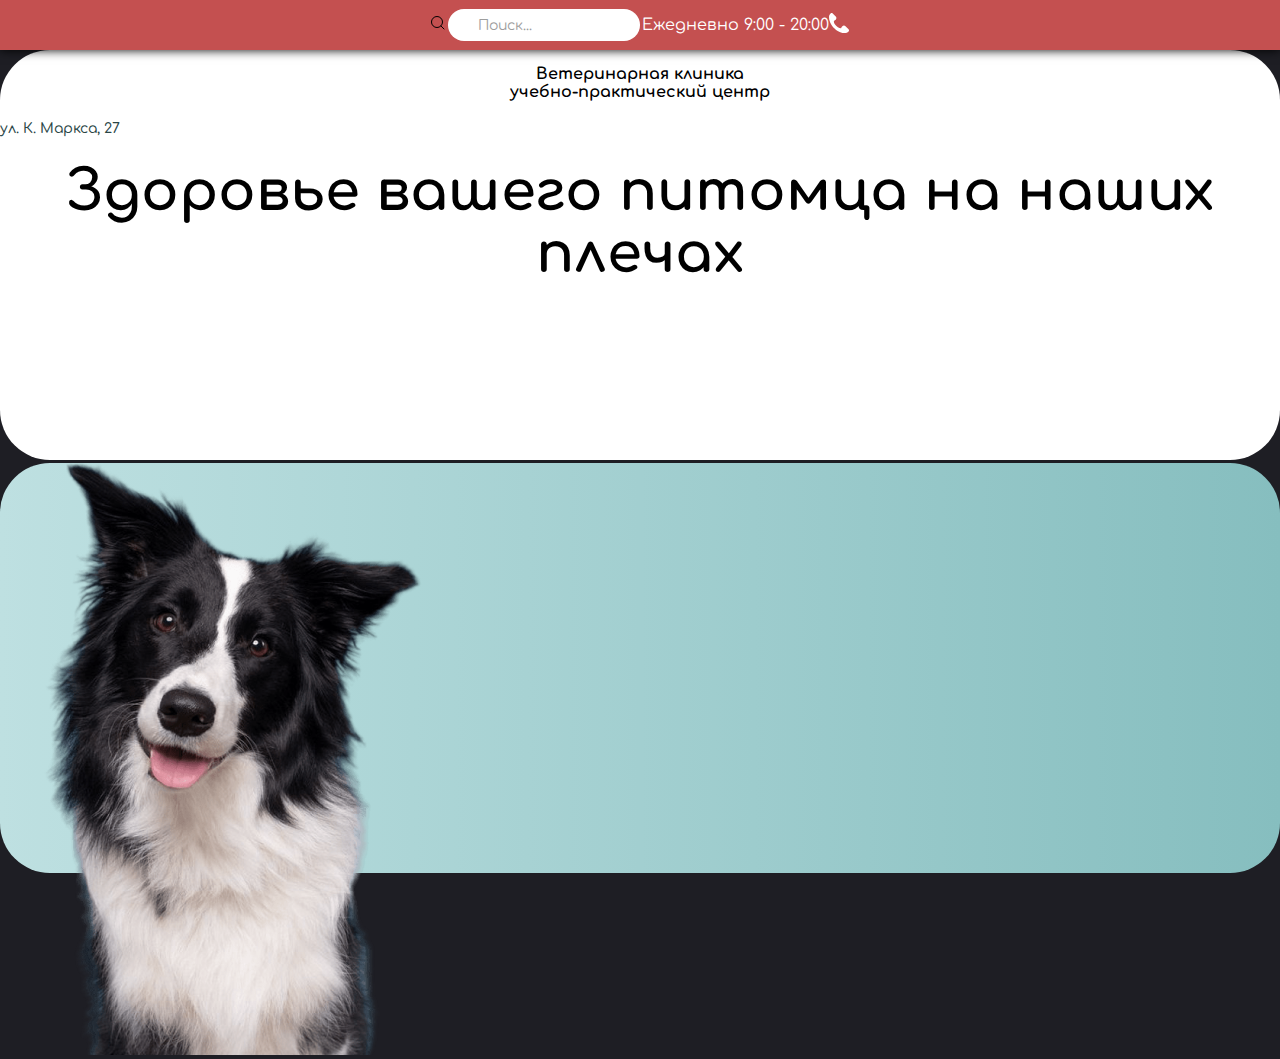
==== index.html @ 35eb850c "Add files via upload" ====
<!DOCTYPE html>
<html lang="en">
<head>
    <link rel="stylesheet" href="style.css">
    <meta charset="UTF-8">
    <link rel="preconnect" href="https://fonts.googleapis.com">
<link rel="preconnect" href="https://fonts.gstatic.com" crossorigin>
<link href="https://fonts.googleapis.com/css2?family=Comfortaa:wght@300;400;500;600;700&display=swap" rel="stylesheet">
<link rel="favicon" href="" type="image/svg+xml">    
<link rel="favicon" href="img/logo.svg" type="image/svg+xml">    
<meta name="viewport" content="width=device-width, initial-scale=1.0">
    <title>Усы, лапы, хвост</title>
</head>


<body>
    
    <div class="navbar" >

        <div class="search-box"> <!--поиск -->
            <a href="#" class="search-btn"><img src="img/search.svg"></img></a>
            <input type="text"  class="search-txt" placeholder="Поиск...">
        </div>

        <div class="rightnavbar">
            <div class="timesheet">
                Ежедневно 9:00 - 20:00
            </div>
        </div>

        <div class="phone">
            <img src="img/phone1.svg"></img>
        </div>

        </div>

    </div>

    <div class="first-cont">
        <div class="text-nav">
                   
            <div class="text-cent">Ветеринарная клиника<br>
            учебно-практический центр<br>
        </div>
            <a href="onas.html" class="adresfirst">ул. К. Маркса, 27</a>
            </div>
            <div class="textslogan">Здоровье вашего питомца на наших плечах</div>

    <div class="second-cont">
        <div class="firstslide">
            <div class="imgfir">
                
            </div>
            
        </div>
        <div class="imgfirstdog">
            <img src="img/dog1slide.png" alt="dog1">
        </div>
        <div class="secondslide">

        </div>
    </div>    
    </div>
</body>
</html>
---- style.css ----
body{
    font-family: 'Comfortaa', cursive;
    background-color: #1E1E24;
    width: 100%;
    margin: 0;
    padding: 0;
}

.navbar{
    width: 100%;
    position: sticky;
    background: rgb(196, 80, 80);
    height: 50px;
    text-align: center;
    justify-content: center;
    align-items: center;
    display: flex;
    vertical-align: baseline;
    box-shadow: 0 0 10px 0 black;
}
input[type=text]::placeholder {
	font-size: 14px;
	color: rgb(158, 158, 158);
    
}
.search-btn{
    left:10px;
}
input{
    
    width: 160px;
    border: none;
    height: 30px;
    
    border-radius: 40px;
    padding-left: 30px;
    position: relative;
    left:-2px;
    outline: 0 ;
}
button{
    border: none;
    background-color: none;
   
}
::placeholder {
    color: #fa0000; /* цвет текста */
    font-family: 'Comfortaa', cursive; /* шрифт */
    font-size: 14px; /* размер шрифта */
  }
  .search-txt:focus {
    
  }

.search-btn{
    z-index: 3;
    justify-content: center;
    align-items: center;
    color:rgb(128, 39, 39);
    left: 2px;
}
.rightnavbar{
    color: white;
    
    display: flex;
     
}
.textslogan{
    
    padding-top: 20px;
    text-align: center;
    font-size: 56px;
    font-weight: 700;

}
.first-cont{
    position: static;
    right: 30px;
    margin-top: 0px;
    background-color: white;
    border-radius: 50px;
    height: 410px;

}

.text-cent{
    /* margin-top: 150px; */
    padding: 15px;
    /* line-height: 50%; */
    color:black;
    /* box-sizing:content-box; */
    text-align: center;
    font-weight: 700;
}

.adresfirst{
text-align: center!important;
font-family: 'Comfortaa';
font-weight: 500;
font-size: 14px;
line-height: 25px;

text-decoration: none;
cursor: pointer;
/* identical to box height, or 179% */

color: #2A4646;

}
.adresfirst:hover{
    color: #000;
    text-decoration: dashed;
}
.second-cont{
width: 100wh;    
background: rgb(190,224,225);
background: linear-gradient(90deg, rgba(190,224,225,1) 0%, rgba(134,190,191,1) 100%);

border-radius: 50px;
margin-top:178px;
height: 410px;

}
.firstslide,.secondslide{
    /* margin: auto; */
    position: inherit
}
.imgfir{
    margin: auto;
    text-align: center;
    
    z-index: 3;
    left:auto;
}
.imgfirstdog{
    width: 430px;
    margin-bottom: -20%;
    display:block;
    margin:auto;
    position: absolute;
    margin-bottom: 100px;
}
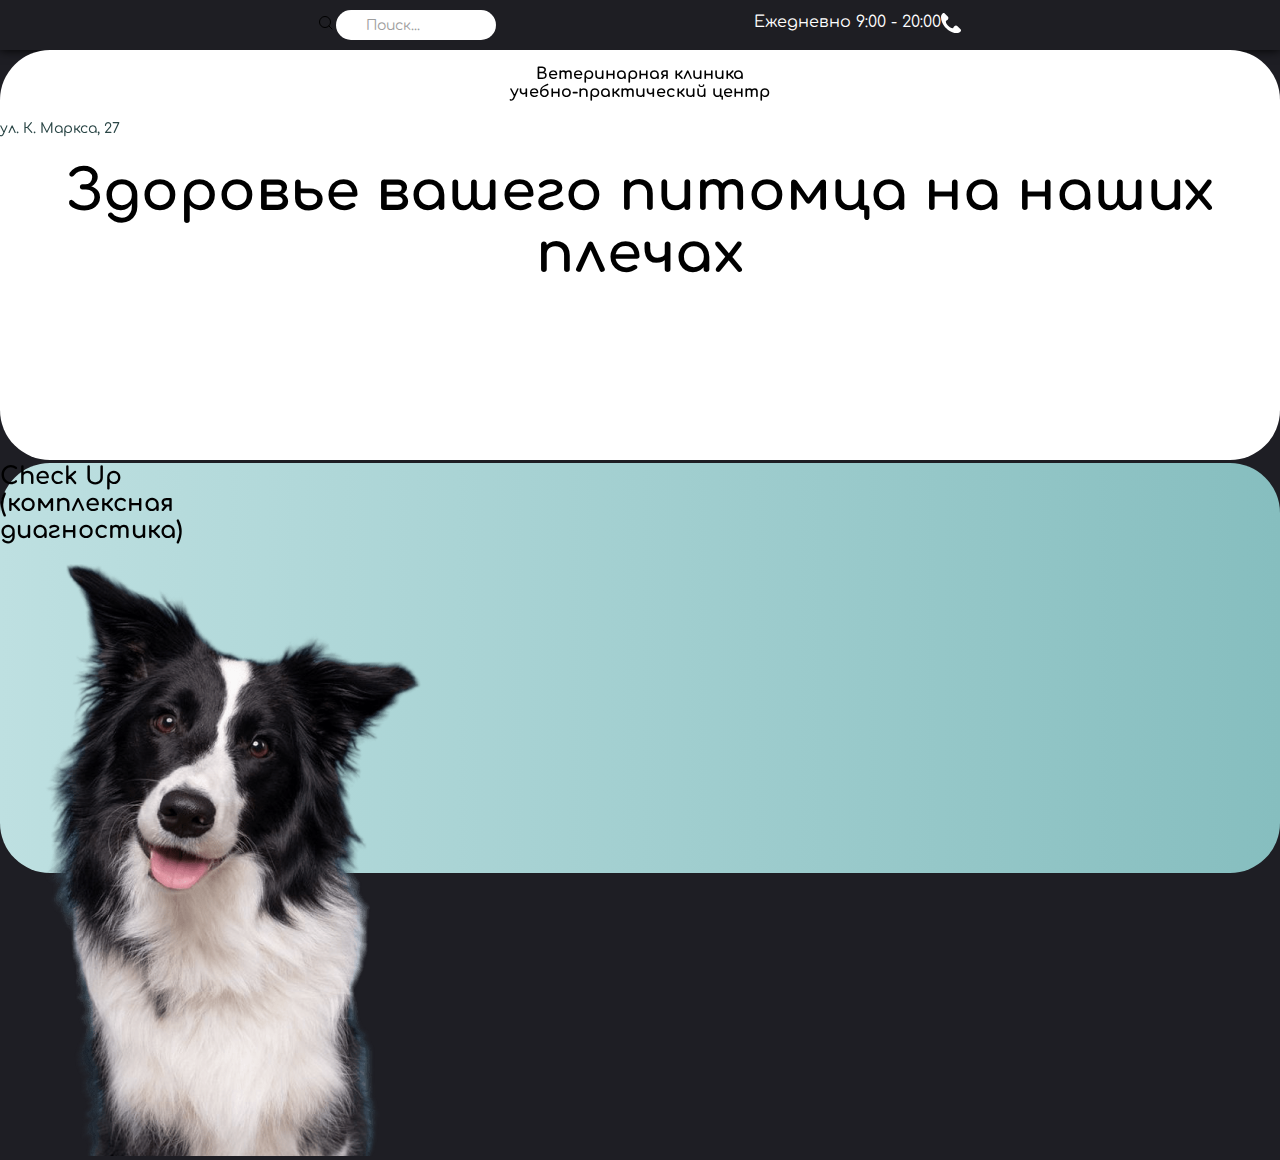
==== commit 96db98ec: "Add files via upload" ====
--- a/index.html
+++ b/index.html
@@ -26,12 +26,13 @@
             <div class="timesheet">
                 Ежедневно 9:00 - 20:00
             </div>
+            <div class="phone">
+                <img src="img/phone.svg"></img>
+            </div>
+    
         </div>
 
-        <div class="phone">
-            <img src="img/phone1.svg"></img>
-        </div>
-
+        
         </div>
 
     </div>
@@ -40,21 +41,21 @@
         <div class="text-nav">
                    
             <div class="text-cent">Ветеринарная клиника<br>
-            учебно-практический центр<br>
+            учебно-практический центр
         </div>
             <a href="onas.html" class="adresfirst">ул. К. Маркса, 27</a>
             </div>
             <div class="textslogan">Здоровье вашего питомца на наших плечах</div>
 
     <div class="second-cont">
-        <div class="firstslide">
-            <div class="imgfir">
-                
-            </div>
-            
+        <div class="textchekup">
+            <h2>Check Up<br>
+            (комплексная<br>
+            диагностика)</h2> 
+
         </div>
         <div class="imgfirstdog">
-            <img src="img/dog1slide.png" alt="dog1">
+            <img src="img/dog1slide.png">
         </div>
         <div class="secondslide">
 
--- a/style.css
+++ b/style.css
@@ -1,3 +1,6 @@
+*{
+    box-sizing: border-box;
+}
 body{
     font-family: 'Comfortaa', cursive;
     background-color: #1E1E24;
@@ -7,11 +10,12 @@
 }
 
 .navbar{
+    position: fixed;
     width: 100%;
     position: sticky;
-    background: rgb(196, 80, 80);
+    background: #1E1E23;
     height: 50px;
-    text-align: center;
+    /* text-align: center; */
     justify-content: center;
     align-items: center;
     display: flex;
@@ -24,7 +28,8 @@
     
 }
 .search-btn{
-    left:10px;
+    left:100px;
+    z-index: 3;
 }
 input{
     
@@ -38,11 +43,7 @@
     left:-2px;
     outline: 0 ;
 }
-button{
-    border: none;
-    background-color: none;
-   
-}
+
 ::placeholder {
     color: #fa0000; /* цвет текста */
     font-family: 'Comfortaa', cursive; /* шрифт */
@@ -51,7 +52,9 @@
   .search-txt:focus {
     
   }
-
+.search-box{
+    margin: 0;
+}
 .search-btn{
     z-index: 3;
     justify-content: center;
@@ -61,7 +64,7 @@
 }
 .rightnavbar{
     color: white;
-    
+    padding-left: 20%;
     display: flex;
      
 }
@@ -74,7 +77,7 @@
 
 }
 .first-cont{
-    position: static;
+    position: sticky;
     right: 30px;
     margin-top: 0px;
     background-color: white;
@@ -99,7 +102,7 @@
 font-weight: 500;
 font-size: 14px;
 line-height: 25px;
-
+left: 50%;
 text-decoration: none;
 cursor: pointer;
 /* identical to box height, or 179% */
@@ -109,7 +112,7 @@
 }
 .adresfirst:hover{
     color: #000;
-    text-decoration: dashed;
+    
 }
 .second-cont{
 width: 100wh;    
@@ -125,18 +128,12 @@
     /* margin: auto; */
     position: inherit
 }
-.imgfir{
-    margin: auto;
-    text-align: center;
-    
-    z-index: 3;
-    left:auto;
-}
+
 .imgfirstdog{
     width: 430px;
     margin-bottom: -20%;
     display:block;
-    margin:auto;
+    z-index: 3;
     position: absolute;
     margin-bottom: 100px;
 }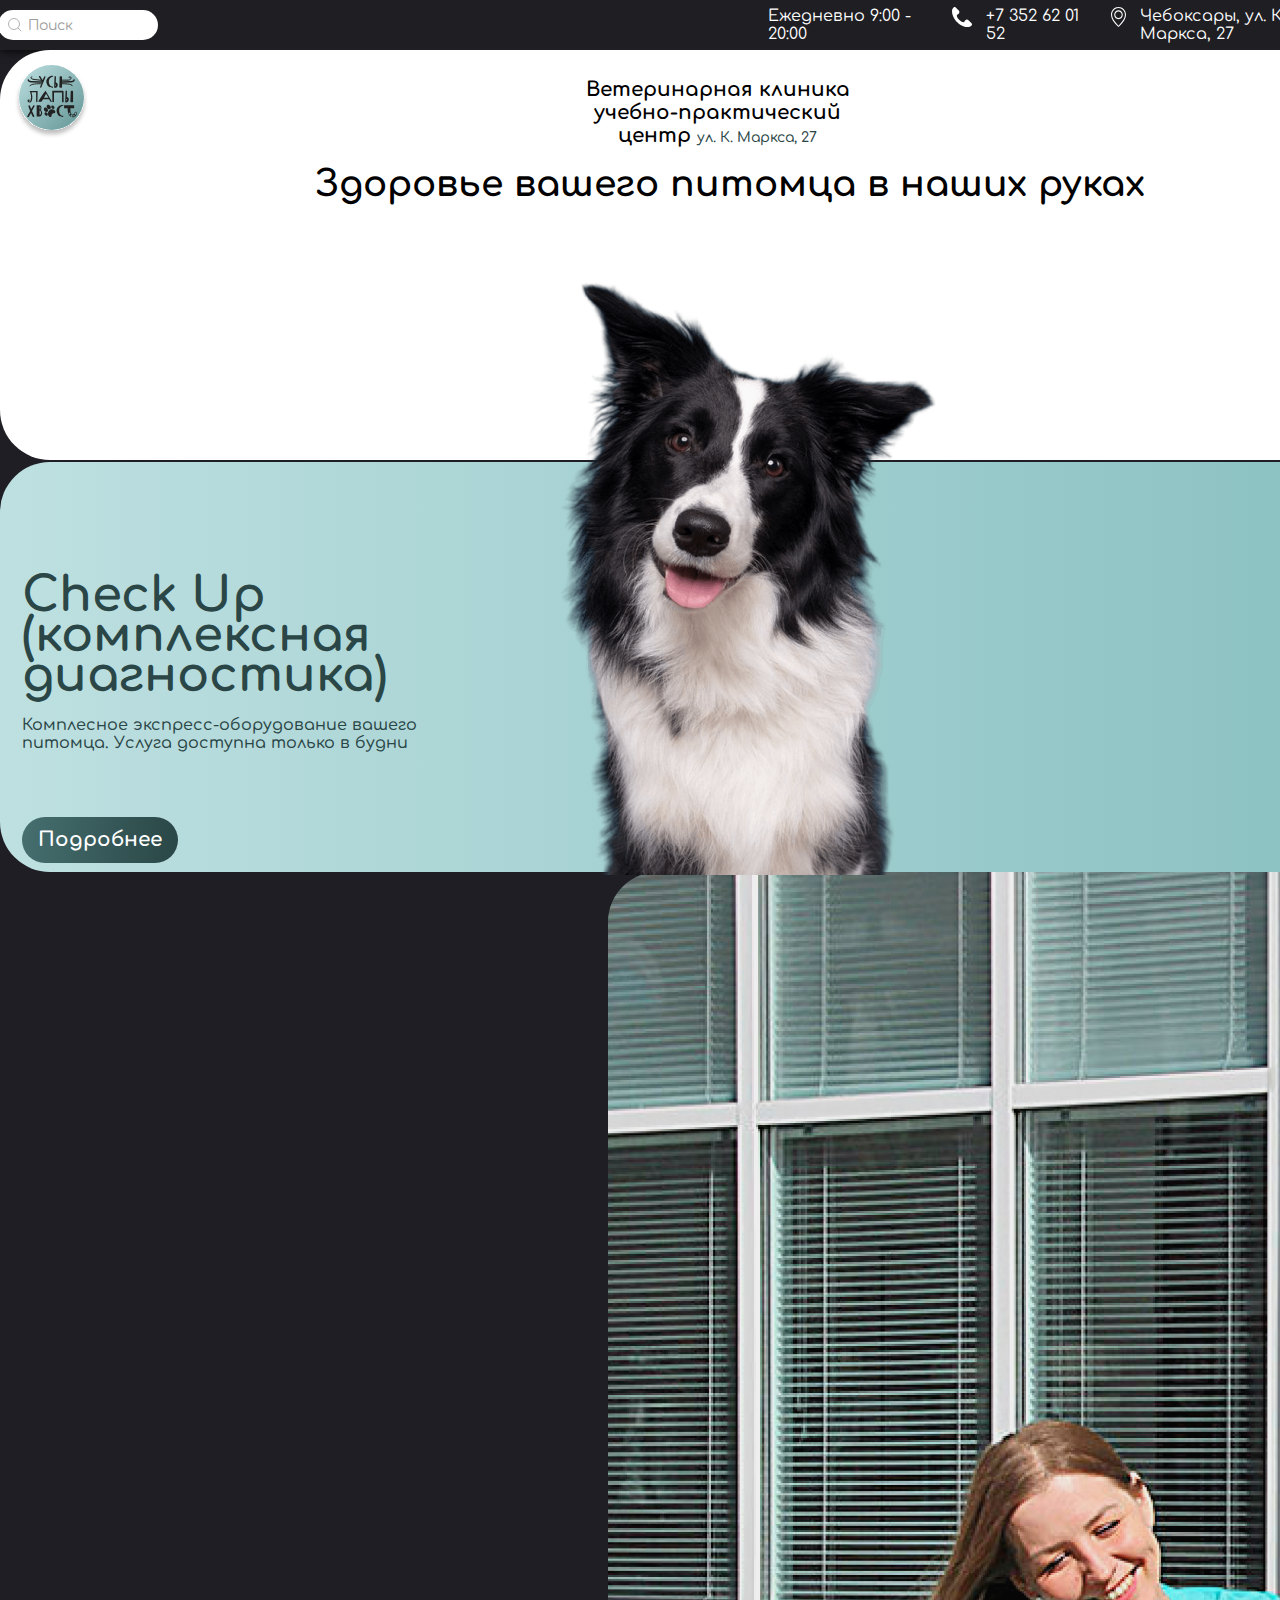
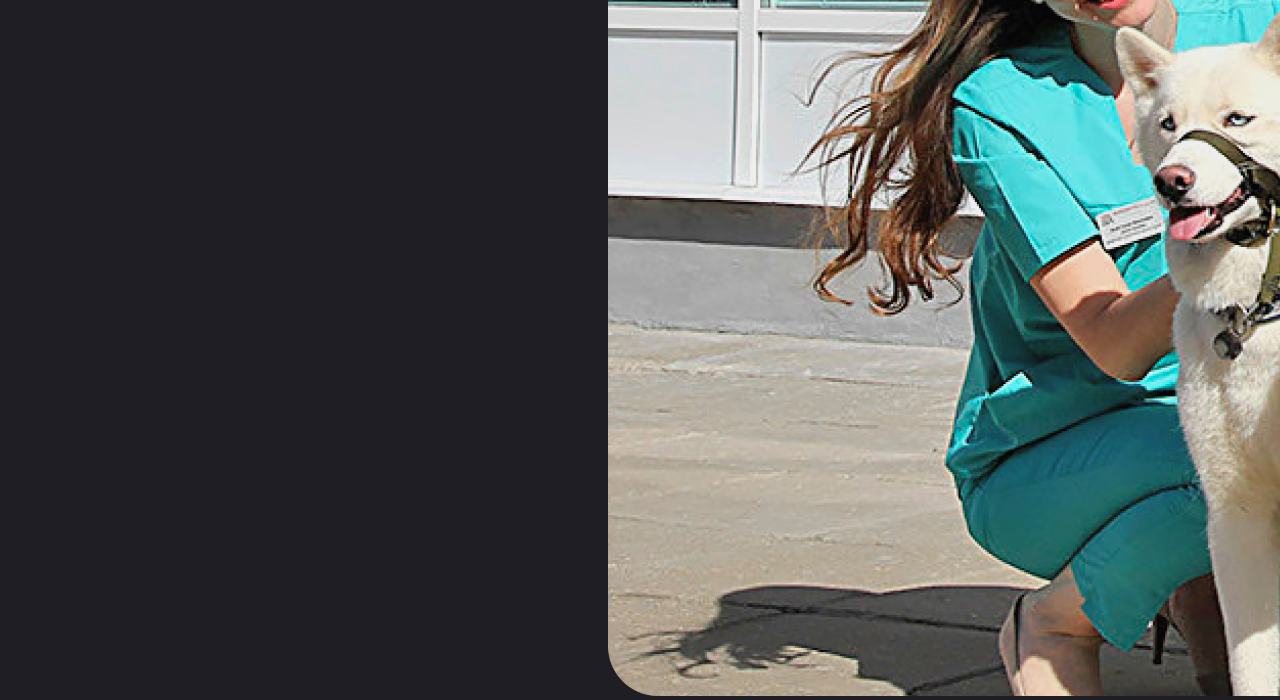
==== commit 2b9af11b: "Add files via upload" ====
--- a/index.html
+++ b/index.html
@@ -6,7 +6,7 @@
     <link rel="preconnect" href="https://fonts.googleapis.com">
 <link rel="preconnect" href="https://fonts.gstatic.com" crossorigin>
 <link href="https://fonts.googleapis.com/css2?family=Comfortaa:wght@300;400;500;600;700&display=swap" rel="stylesheet">
-<link rel="favicon" href="" type="image/svg+xml">    
+<link rel="favicon" href="#" type="image/svg+xml">    
 <link rel="favicon" href="img/logo.svg" type="image/svg+xml">    
 <meta name="viewport" content="width=device-width, initial-scale=1.0">
     <title>Усы, лапы, хвост</title>
@@ -14,53 +14,92 @@
 
 
 <body>
-    
-    <div class="navbar" >
+    <header class="navbar" >
+        <nav  class="main-header">
+            <div class="header-container">
+                <form class="main-nav-search"> <!--поиск -->
+                    <label for="nav-search"></label>
+                    <input class="search-txt" id="nav-search" type="search" name="search-site" placeholder="Поиск">
+                    <button class="search-btn" type="submit">
+                        <svg width="14" height="14" viewBox="0 0 14 14" fill="none" xmlns="http://www.w3.org/2000/svg">
+                            <circle cx="6" cy="6" r="5.5" stroke="black"/>
+                            <path d="M10 10L13 13" stroke="black" stroke-linecap="round"/>
+                        </svg>
+                    </button>
+                </form>
 
-        <div class="search-box"> <!--поиск -->
-            <a href="#" class="search-btn"><img src="img/search.svg"></img></a>
-            <input type="text"  class="search-txt" placeholder="Поиск...">
+                <div class="rightnavbar">
+                    <div class="timesheet">
+                        Ежедневно 9:00 - 20:00
+                    </div>
+                    <div class="phone">
+                        <img src="img/phone.svg"></img>
+                    </div>
+                    <div class="number">
+                        +7 352 62 01 52
+                    </div>
+                    <div class="map">
+                        <img src="img/map.svg"></img>
+                    </div>
+                    <div class="adress">
+                        Чебоксары, ул. К. Маркса, 27  
+                    </div>
+                </div>
+            </div>
+        </nav>
+    </header>
+
+
+
+    <section class="first-cont">
+        <div class="first-cont__container">
+            <div class="logo">
+                <a href="index.html">
+                    <img src="./img/logo.svg" alt="Логотип сайта">
+                </a>
+            </div>
+
+            <div class="text-nav">
+                <h1 class="title">
+                    Ветеринарная клиника учебно-практический центр
+                    <a href="onas.html" class="adresfirst">ул. К. Маркса, 27</a>
+                </h1>
+            </div>
+            <div href="menu.html" class="button-menu-box">
+                
+                <span class="burger-button"></span>
+                <span class="burger-button"></span>
+                <span class="burger-button"></span>
+                
+            </div>
         </div>
+        <span class="text-slogan">Здоровье вашего питомца в наших руках</span>
+    </section>
 
-        <div class="rightnavbar">
-            <div class="timesheet">
-                Ежедневно 9:00 - 20:00
+    <section class="second-cont">
+        <div class="text-container">
+            <div class="textchekup">
+                <h2>Check Up (комплексная диагностика)</h2> 
             </div>
-            <div class="phone">
-                <img src="img/phone.svg"></img>
-            </div>
-    
-        </div>
-
-        
-        </div>
-
-    </div>
-
-    <div class="first-cont">
-        <div class="text-nav">
-                   
-            <div class="text-cent">Ветеринарная клиника<br>
-            учебно-практический центр
-        </div>
-            <a href="onas.html" class="adresfirst">ул. К. Маркса, 27</a>
-            </div>
-            <div class="textslogan">Здоровье вашего питомца на наших плечах</div>
-
-    <div class="second-cont">
-        <div class="textchekup">
-            <h2>Check Up<br>
-            (комплексная<br>
-            диагностика)</h2> 
-
+            <span class="textchekup-description">
+                Комплесное экспресс-оборудование вашего питомца. Услуга доступна только в будни
+            </span>
+            <a href="#" class="more-details">Подробнее</a>
+            <div class="secondslide">
         </div>
         <div class="imgfirstdog">
             <img src="img/dog1slide.png">
         </div>
-        <div class="secondslide">
+    </section>
 
+    <section class="third-cont">
+        <div class="imgklinika">
+            <img src="img/klinika.png">
         </div>
-    </div>    
-    </div>
+    </section>
+
+
+
+
 </body>
 </html>--- a/style.css
+++ b/style.css
@@ -1,7 +1,8 @@
-*{
+* {
     box-sizing: border-box;
 }
-body{
+
+body {
     font-family: 'Comfortaa', cursive;
     background-color: #1E1E24;
     width: 100%;
@@ -9,10 +10,11 @@
     padding: 0;
 }
 
-.navbar{
-    position: fixed;
-    width: 100%;
-    position: sticky;
+.header-container {
+    position: static;
+    width: 1350px;
+    margin-left: auto;
+    margin-right: auto;
     background: #1E1E23;
     height: 50px;
     /* text-align: center; */
@@ -22,118 +24,250 @@
     vertical-align: baseline;
     box-shadow: 0 0 10px 0 black;
 }
-input[type=text]::placeholder {
-	font-size: 14px;
-	color: rgb(158, 158, 158);
-    
-}
-.search-btn{
-    left:100px;
-    z-index: 3;
-}
-input{
-    
+
+.main-nav-search {
+    position: relative;
+}
+
+input[type=search]::placeholder {
+    font-size: 14px;
+    color: rgb(158, 158, 158);
+
+}
+
+.search-btn {
+	position: absolute;
+	top: 7px;
+	left: -31px;
+	border: none;
+	background: none;
+	opacity: 0.3;
+	cursor: pointer;
+}
+
+input {
+
     width: 160px;
     border: none;
     height: 30px;
-    
+
     border-radius: 40px;
     padding-left: 30px;
     position: relative;
-    left:-2px;
-    outline: 0 ;
+    left: -2px;
+    outline: 0;
 }
 
 ::placeholder {
-    color: #fa0000; /* цвет текста */
-    font-family: 'Comfortaa', cursive; /* шрифт */
-    font-size: 14px; /* размер шрифта */
-  }
-  .search-txt:focus {
-    
-  }
-.search-box{
+    color: #fa0000;
+    /* цвет текста */
+    font-family: 'Comfortaa', cursive;
+    /* шрифт */
+    font-size: 14px;
+    /* размер шрифта */
+}
+
+.search-txt:focus {}
+
+.search-box {
     margin: 0;
 }
-.search-btn{
+.navbar{
+    margin-right: auto;
+    margin-left: auto;
+    width: 100%;
+}
+.search-btn {
     z-index: 3;
     justify-content: center;
     align-items: center;
-    color:rgb(128, 39, 39);
+    color: rgb(128, 39, 39);
     left: 2px;
 }
-.rightnavbar{
+
+.rightnavbar {
     color: white;
-    padding-left: 20%;
-    display: flex;
-     
-}
-.textslogan{
-    
-    padding-top: 20px;
-    text-align: center;
-    font-size: 56px;
-    font-weight: 700;
-
-}
-.first-cont{
-    position: sticky;
-    right: 30px;
-    margin-top: 0px;
+    padding-left: 45%;
+    display: flex;
+}
+
+.first-cont {
+    left: 50%;
+   
+    width: 1460px;
+    margin-right: auto;
+    margin-left: auto;
+    display: flex;
+    flex-direction: column;
+    align-items: center;
     background-color: white;
     border-radius: 50px;
     height: 410px;
-
-}
-
-.text-cent{
-    /* margin-top: 150px; */
-    padding: 15px;
-    /* line-height: 50%; */
-    color:black;
-    /* box-sizing:content-box; */
+}
+
+.first-cont__container {
+    display: flex;
+    justify-content: space-between;
+    padding: 15px 15px 0 15px;
+    width: 100%;
+}
+
+.logo {
+    align-self: flex-start;
+    width: 40px;
+    height: 40px;
+}
+
+.text-nav {
+    margin: 0 auto;
+}
+.phone {
+    padding-left: 24px;
+    margin-bottom: -20px;
+}
+.number{
+    padding-left: 14px;
+}
+
+.adress{
+    padding-left: 14px;
+}
+.map{
+    padding-left: 24px;
+}
+.title {
+    display: block;
+    width: 323px;
+    font-family: 'Comfortaa';
+    font-style: normal;
+    font-weight: 700;
+    font-size: 20px;
     text-align: center;
-    font-weight: 700;
-}
-
-.adresfirst{
-text-align: center!important;
-font-family: 'Comfortaa';
-font-weight: 500;
-font-size: 14px;
-line-height: 25px;
-left: 50%;
-text-decoration: none;
-cursor: pointer;
-/* identical to box height, or 179% */
-
-color: #2A4646;
-
-}
-.adresfirst:hover{
+}
+
+.text-slogan {
+    text-align: center;
+    font-size: 36px;
+    font-weight: 700;
+    line-height: 40px;
+}
+
+.button-menu-box {
+    display: flex;
+    flex-direction: column;
+    justify-content: center;
+    align-items: center;
+    padding-top: 10px;
+    padding-left: 15px;
+    padding-right: 15px;
+    width: 65px;
+    height: 65px;
+    border-radius: 50%;
+    background: #9BC3C4;
+    box-shadow: 0px 4px 4px rgba(0, 0, 0, 0.25);
+}
+
+.burger-button {
+    width: 35px;
+    height: 2px;
+    background-color: #699798;
+    margin-bottom: 12px;
+}
+
+.adresfirst {
+    text-align: center !important;
+    font-family: 'Comfortaa';
+    font-weight: 500;
+    font-size: 14px;
+    line-height: 25px;
+    left: 50%;
+    text-decoration: none;
+    cursor: pointer;
+    /* identical to box height, or 179% */
+
+    color: #2A4646;
+
+}
+
+.adresfirst:hover {
     color: #000;
+
+}
+
+.second-cont {
+    margin-right: auto;
+    margin-left: auto;
     
-}
-.second-cont{
-width: 100wh;    
-background: rgb(190,224,225);
-background: linear-gradient(90deg, rgba(190,224,225,1) 0%, rgba(134,190,191,1) 100%);
-
-border-radius: 50px;
-margin-top:178px;
-height: 410px;
-
-}
-.firstslide,.secondslide{
-    /* margin: auto; */
-    position: inherit
-}
-
-.imgfirstdog{
-    width: 430px;
-    margin-bottom: -20%;
-    display:block;
-    z-index: 3;
+    margin-top: 2px;
+    
+    position: relative;
+    padding-left: 22px;
+    padding-right: 22px;
+    width: 1460px;
+    background: rgb(190, 224, 225);
+    background: linear-gradient(90deg, rgba(190, 224, 225, 1) 0%, rgba(134, 190, 191, 1) 100%);
+    border-radius: 50px;
+    height: 410px;
+
+}
+
+.text-container {
+    display: flex;
+    flex-direction: column;
+    max-width: 400px;
+}
+
+.textchekup {
+    font-weight: 700;
+    font-size: 32px;
+    line-height: 40px;
+    max-width: 245px;
+    color: #2A4646;
+    margin-top: 114px;
+
+}
+
+.textchekup h2 {
+    margin: 0;
+}
+
+.textchekup-description {
+    font-weight: 500;
+    font-size: 16px;
+    line-height: 18px;
+    color: #2A4646;
+    margin-top: 20px;
+}
+
+.more-details {
+    font-style: normal;
+    font-weight: 700;
+    font-size: 20px;
+    line-height: 22px;
+    color: #fff;
+    padding: 12px 16px;
+    max-width: 156px;
+    background: linear-gradient(96.02deg, #466F6F 0%, #2A4646 100%);
+    border-radius: 45px;
+    text-decoration: none;
+    margin-top: 65px;
+}
+.more-details:hover{
+    background: none;
+    border:  3px solid #2A4649;
+    color:#2A4649;
+    font-weight: 700;
+}
+.imgfirstdog {
     position: absolute;
-    margin-bottom: 100px;
+    top: 29%; /* Размещаем элемент на 50% высоты родительского блока */
+    left: 50%; /* Размещаем элемент на 50% ширины родительского блока */
+    transform: translate(-50%, -50%); /* Центрируем элемент по горизонтали и вертикали */
+    z-index: 999; /* Устанавливаем элемент поверх других элементов */
+}
+.third-cont{
+    margin-left: auto;
+    margin-right: auto;
+    width: 5%;
+    height: 5%;
 }